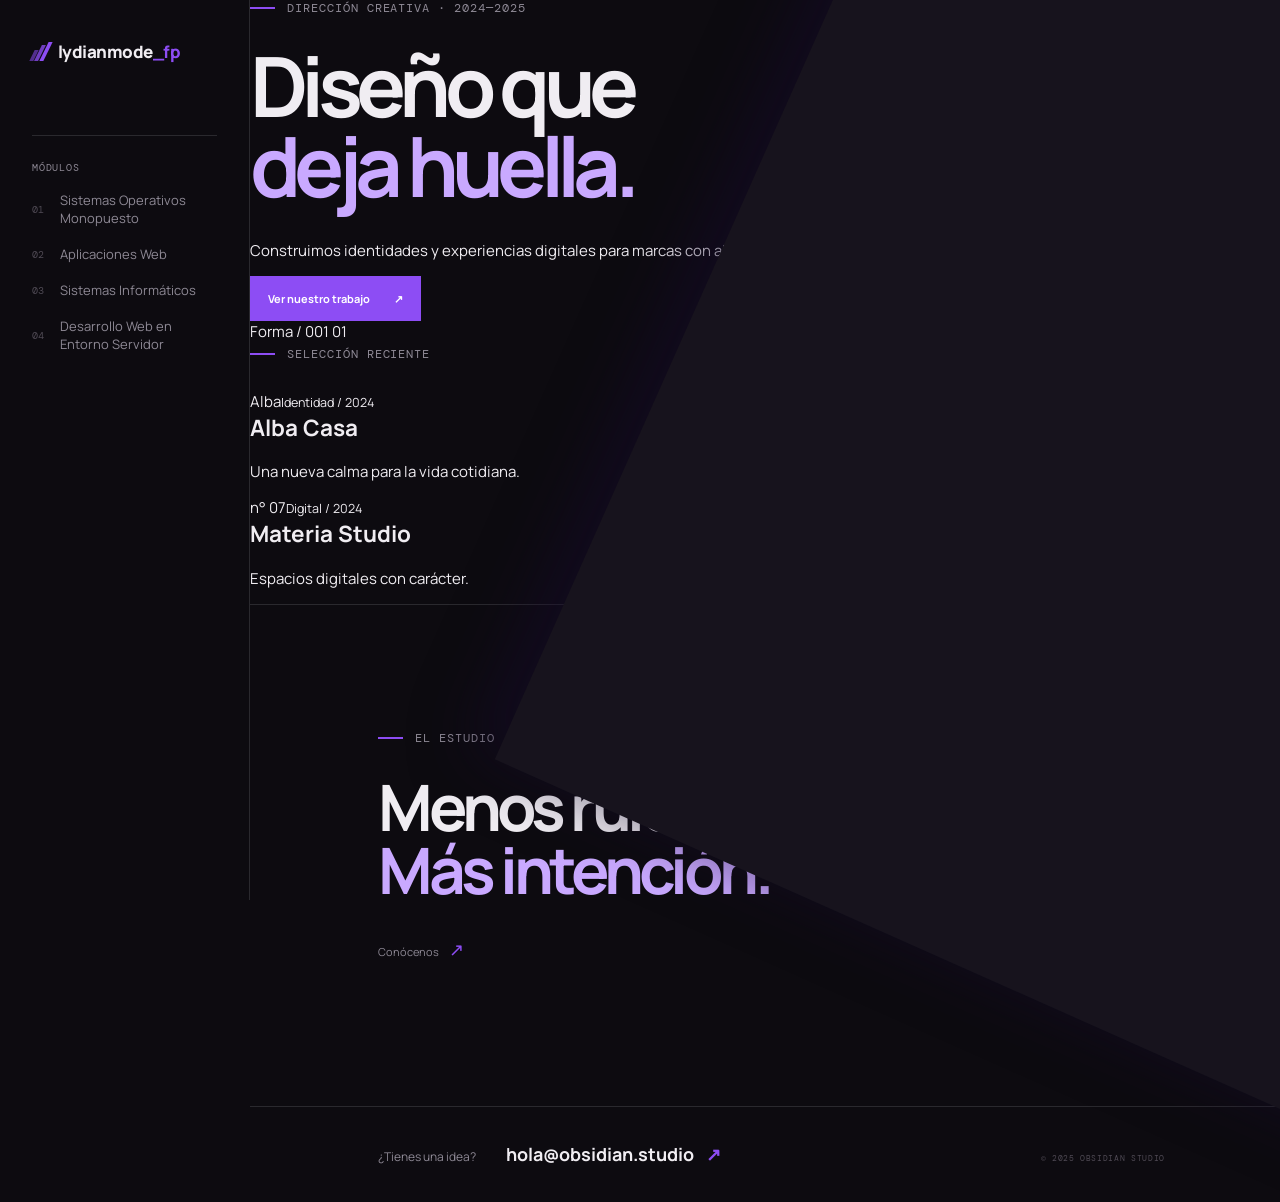
==== index.html @ 8585ae68 "prueba 1" ====
<!DOCTYPE html>
<html>
    <head>
        <meta charset="utf-8">
        <meta http-equiv="X-UA-Compatible" content="IE=edge">
        <title>Obsidian Studio | Diseño con intención</title>
        <meta name="description" content="Obsidian Studio crea experiencias digitales sobrias, expresivas y memorables.">
        <meta name="viewport" content="width=device-width, initial-scale=1">
        <link rel="preconnect" href="https://fonts.googleapis.com">
        <link rel="preconnect" href="https://fonts.gstatic.com" crossorigin>
        <link href="https://fonts.googleapis.com/css2?family=DM+Mono:wght@400;500&family=Manrope:wght@400;500;600;700;800&display=swap" rel="stylesheet">
        <link rel="stylesheet" href="stylesheet.css">
    </head>
    <body>
        <div class="page-shell">
            <!--  NAVBAR  -->
            <aside class="sidebar" id="site-menu">

                <!--  BRAND  -->
                <a class="brand" href="/index.html" aria-label="lydianmode, inicio">
                    <span class="brand-mark" aria-hidden="true"><i></i><i></i><i></i></span>
                    <span>lydianmode<span class="brand-dot">_fp</span></span>
                </a>

                
                <div class="sidebar-rule"></div>

                <!--  MENU  -->
                <p class="menu-label">Módulos</p>
                <nav class="main-nav" aria-label="Navegación principal">
                    <a class="nav-link" href="/som.html"><span>01</span>Sistemas Operativos Monopuesto</a>
                    <a class="nav-link" href="/webapps.html"><span>02</span>Aplicaciones Web</a>
                    <a class="nav-link" href="/ssii.html"><span>03</span>Sistemas Informáticos</a>
                    <a class="nav-link" href="/backend.html"><span>04</span>Desarrollo Web en Entorno Servidor</a>
                </nav>
            </aside>

            <!--  MAIN CONTENT  -->
            <main class="content" id="top">

                <!--  MOBILE HEADER  -->
                <header class="mobile-header">
                    <a class="brand" href="/index.html" aria-label="lydianmode, inicio">
                    <span class="brand-mark" aria-hidden="true"><i></i><i></i><i></i></span>
                    <span>lydianmode<span class="brand-dot">_fp</span></span>
                </a>
                    <button class="menu-toggle" type="button" aria-expanded="false" aria-controls="site-menu">
                        <span></span><span></span>
                        <span class="sr-only">Abrir menú</span>
                    </button>
                </header>


                <!-- CONTENT-->
                <section class="hero" aria-labelledby="hero-title">
                    <div class="hero-copy">
                        <p class="eyebrow"><span></span>Dirección creativa · 2024—2025</p>
                        <h1 id="hero-title">Diseño que<br><em>deja huella.</em></h1>
                        <p class="hero-intro">Construimos identidades y experiencias digitales para marcas con algo importante que decir.</p>
                        <a class="button button-primary" href="#proyectos">Ver nuestro trabajo <span aria-hidden="true">↗</span></a>
                    </div>
                    <div class="hero-art" aria-label="Composición abstracta en tonos púrpura" role="img">
                        <div class="art-orbit orbit-one"></div>
                        <div class="art-orbit orbit-two"></div>
                        <div class="art-core"></div>
                        <span class="art-caption">Forma / 001</span>
                        <span class="art-index">01</span>
                    </div>
                </section>

                <section class="project-preview" id="proyectos" aria-labelledby="project-title">
                    <div class="section-heading">
                        <p class="eyebrow"><span></span>Selección reciente</p>
                        <a class="text-link" href="#contacto">Todos los proyectos <span aria-hidden="true">↗</span></a>
                    </div>
                    <div class="project-grid">
                        <article class="project-card project-main">
                            <div class="project-visual visual-a"><span>Alba</span><small>Identidad / 2024</small></div>
                            <h2 id="project-title">Alba Casa</h2>
                            <p>Una nueva calma para la vida cotidiana.</p>
                        </article>
                        <article class="project-card">
                            <div class="project-visual visual-b"><span>n° 07</span><small>Digital / 2024</small></div>
                            <h2>Materia Studio</h2>
                            <p>Espacios digitales con carácter.</p>
                        </article>
                    </div>
                </section>

                <section class="studio-note" id="estudio" aria-labelledby="studio-title">
                    <p class="eyebrow"><span></span>El estudio</p>
                    <h2 id="studio-title">Menos ruido.<br><em>Más intención.</em></h2>
                    <a class="text-link" href="#contacto">Conócenos <span aria-hidden="true">↗</span></a>
                </section>

                <footer class="site-footer" id="contacto">
                    <p>¿Tienes una idea?</p>
                    <a href="mailto:hola@obsidian.studio">hola@obsidian.studio <span aria-hidden="true">↗</span></a>
                    <small>© 2025 Obsidian Studio</small>
                </footer>
            </main>
        </div>

        <script>
            const menuToggle = document.querySelector('.menu-toggle');
            const sidebar = document.querySelector('.sidebar');
            const navLinks = document.querySelectorAll('.nav-link');

            menuToggle.addEventListener('click', () => {
                const isOpen = sidebar.classList.toggle('is-open');
                menuToggle.setAttribute('aria-expanded', isOpen);
            });

            navLinks.forEach((link) => {
                link.addEventListener('click', () => {
                    navLinks.forEach((item) => item.classList.remove('active'));
                    link.classList.add('active');
                    sidebar.classList.remove('is-open');
                    menuToggle.setAttribute('aria-expanded', 'false');
                });
            });
        </script>
    </body>
</html>
---- stylesheet.css ----
:root {
	--ink: #0d0b10;
	--paper: #f0edf2;
	--muted: #8e8995;
	--purple: #8d4df4;
	--purple-light: #c9a9ff;
	--line: rgba(240, 237, 242, 0.13);
}

* {
	box-sizing: border-box;
}

html {
	scroll-behavior: smooth;
}

body {
	margin: 0;
	background: var(--ink);
	color: var(--paper);
	font-family: "Manrope", sans-serif;
	font-size: 15px;
}

a {
	color: inherit;
	text-decoration: none;
}

.page-shell {
	min-height: 100vh;
	display: flex;
}

.sidebar {
	width: 250px;
	min-height: 100vh;
	height: 100vh;
	padding: 40px 32px 34px;
	border-right: 1px solid var(--line);
	display: flex;
	flex-direction: column;
	flex-shrink: 0;
	position: fixed;
	z-index: 10;
	background: var(--ink);
	overflow-y: auto;
	scrollbar-width: thin;
	scrollbar-color: var(--purple) transparent;
}

.sidebar::-webkit-scrollbar,
.main-nav::-webkit-scrollbar {
	width: 5px;
}

.sidebar::-webkit-scrollbar-thumb,
.main-nav::-webkit-scrollbar-thumb {
	background: var(--purple);
	border-radius: 10px;
}

.sidebar::-webkit-scrollbar-track,
.main-nav::-webkit-scrollbar-track {
	background: transparent;
}

.brand {
	display: inline-flex;
	align-items: center;
	gap: 10px;
	font-size: 17px;
	font-weight: 800;
	letter-spacing: -0.03em;
}

.brand-dot {
	color: var(--purple);
}

.brand-mark {
	display: flex;
	gap: 2px;
	align-items: end;
	height: 19px;
}

.brand-mark i {
	width: 4px;
	display: block;
	background: var(--purple);
	transform: skew(-26deg);
}

.brand-mark i:nth-child(1) { height: 11px; opacity: .55; }
.brand-mark i:nth-child(2) { height: 16px; opacity: .78; }
.brand-mark i:nth-child(3) { height: 19px; }

.sidebar-rule {
	height: 1px;
	background: var(--line);
	margin: 72px 0 25px;
}

.menu-label, .eyebrow, .availability, .menu-unidades-visual small, .site-footer small {
	font-family: "DM Mono", monospace;
	text-transform: uppercase;
	letter-spacing: .08em;
}

.menu-label {
	color: var(--muted);
	font-size: 10px;
	margin: 0 0 17px;
}

.main-nav {
	display: grid;
	gap: 18px;
	max-height: calc(100vh - 250px);
	overflow-y: auto;
	padding-right: 8px;
	scrollbar-width: thin;
	scrollbar-color: var(--purple) transparent;
}

.nav-link {
	color: var(--muted);
	font-size: 13px;
	display: flex;
	gap: 16px;
	align-items: center;
	transition: color .2s ease;
}

.nav-link span {
	color: #4f4a54;
	font: 10px "DM Mono", monospace;
}

.nav-link:hover, .nav-link.active {
	color: var(--paper);
}

.nav-link.active span {
	color: var(--purple);
}

.sidebar-footer {
	margin-top: auto;
}

.availability {
	font-size: 9px;
	line-height: 1.6;
	color: var(--muted);
	display: flex;
	gap: 8px;
	align-items: flex-start;
}

.status-dot {
	display: block;
	width: 6px;
	height: 6px;
	background: var(--purple);
	border-radius: 50%;
	margin-top: 4px;
	box-shadow: 0 0 0 4px rgba(141, 77, 244, .12);
}

.social-links {
	display: flex;
	gap: 18px;
	margin-top: 24px;
	color: var(--muted);
	font: 10px "DM Mono", monospace;
}

.social-links a:hover, .text-link:hover {
	color: var(--purple-light);
}

.content {
	width: calc(100% - 250px);
	margin-left: 250px;
	overflow: hidden;
}

.mobile-header { display: none; }

.portada {
	min-height: 690px;
	padding: 115px 9vw 90px 10vw;
	display: grid;
	grid-template-columns: minmax(310px, .9fr) 1fr;
	align-items: center;
	gap: 5vw;
	position: relative;
}

.eyebrow {
	color: var(--muted);
	font-size: 12px;
	margin: 0 0 30px;
	display: flex;
	align-items: center;
	gap: 12px;
}

.eyebrow span {
	width: 25px;
	height: 2px;
	background: var(--purple);
}

h1, h2, p { margin-top: 0; }

h1 {
	font-size: clamp(52px, 6.5vw, 104px);
	line-height: .96;
	letter-spacing: -.08em;
	margin-bottom: 34px;
	font-weight: 700;
}

em { color: var(--purple-light); font-style: normal; font-weight: bold; }

.portada-intro {
	max-width: 700px;
	color: var(--muted);
	font-size: 14px;
	line-height: 1.8;
	margin-bottom: 35px;
}

.button {
	display: inline-flex;
	align-items: center;
	gap: 24px;
	padding: 15px 18px;
	font-size: 11px;
	font-weight: 700;
}

.button-primary {
	background: var(--purple);
	color: #fff;
	transition: background .2s ease, transform .2s ease;
}

.button-primary:hover { background: #a66aff; transform: translateY(-2px); }

.menu-unidades-preview, .studio-note, .site-footer { padding-left: 10vw; padding-right: 9vw; }
.menu-unidades-preview { padding-bottom: 145px; }

.section-heading { display: flex; justify-content: space-between; align-items: center; margin-bottom: 25px; }
.section-heading .eyebrow { margin: 0; }
.text-link { color: var(--muted); font-size: 11px; transition: color .2s ease; }
.text-link span, .site-footer span { color: var(--purple); font-size: 18px; margin-left: 8px; }

.menu-unidades-grid { display: grid; grid-template-columns: .6fr .6fr .6fr; gap: 18px; align-items: end; }
.menu-unidades-card { display: block; color: inherit; transition: transform .25s ease, filter .25s ease; }
.menu-unidades-card:hover { transform: translateY(-8px); filter: brightness(1.08); }
.menu-unidades-card:focus-visible { outline: 2px solid var(--purple-light); outline-offset: 5px; }
.menu-unidades-visual { min-height: 285px; position: relative; display: flex; flex-direction: column; justify-content: space-between; padding: 20px; overflow: hidden; }
.menu-unidades-visual > span { position: relative; z-index: 1; font-size: 22px; font-weight: 900; letter-spacing: -.05em; }
.menu-unidades-visual small { position: relative; z-index: 1; color: rgba(255,255,255,.6); font-size: 12px; text-transform: uppercase; font-weight: bold; letter-spacing: .08em; }
.visual-a::before { content: ""; position: absolute; width: 85%; height: 140%; background: #17131d; top: -25%; right: -40%; transform: rotate(24deg); box-shadow: -30px 0 60px rgba(22,10,43,.5); }
.menu-unidades-card:nth-child(1) .menu-unidades-visual { background: linear-gradient(135deg, #26202f, #9b5bed 55%, #e0c5ff); }
.menu-unidades-card:nth-child(2) .menu-unidades-visual { background: linear-gradient(145deg, #1b3031, #4f807d 32%, #a5d4c7); }
.menu-unidades-card:nth-child(3) .menu-unidades-visual { background: linear-gradient(135deg, #6e253e, #d95f57 52%, #ffb38a); }
.menu-unidades-card:nth-child(4) .menu-unidades-visual { background: linear-gradient(145deg, #24386f, #5288d9 50%, #b9ddff); }
.menu-unidades-card:nth-child(5) .menu-unidades-visual { background: linear-gradient(135deg, #6d4d1d, #c79d39 52%, #f9e38a); }
.menu-unidades-card:nth-child(6) .menu-unidades-visual { background: linear-gradient(145deg, #63264c, #c64d79 52%, #ffb5c9); }
.menu-unidades-card:nth-child(7) .menu-unidades-visual { background: linear-gradient(135deg, #234d42, #5d9b69 52%, #bfe5b0); }
.menu-unidades-card:nth-child(8) .menu-unidades-visual { background: linear-gradient(145deg, #71352c, #d8733e 52%, #ffc78d); }
.menu-unidades-card:nth-child(9) .menu-unidades-visual { background: linear-gradient(135deg, #382a66, #8065bd 52%, #d5c2ff); }

.studio-note { padding-top: 125px; padding-bottom: 145px; border-top: 1px solid var(--line); }
.studio-note h2 { font-size: clamp(38px, 5vw, 72px); line-height: .98; letter-spacing: -.07em; margin-bottom: 35px; }
.studio-note h3 { font-size: clamp(12px, 3vw, 24px); text-decoration: underline wavy purple;}
.studio-note table { width: 85%; border-collapse: collapse; margin-top: 35px; text-align: left; }
.studio-note table tbody tr:hover { background: rgba(145, 28, 139, 0.384); }


.site-footer { border-top: 1px solid var(--line); padding-top: 35px; padding-bottom: 35px; display: flex; flex-wrap: wrap; align-items: baseline; gap: 10px 30px; }
.site-footer p { color: var(--muted); font-size: 12px; margin: 0; }
.site-footer > a { font-size: 18px; font-weight: 700; }
.site-footer small { color: #4f4a54; font-size: 8px; margin-left: auto; }
.sr-only { position: absolute; width: 1px; height: 1px; padding: 0; margin: -1px; overflow: hidden; clip: rect(0, 0, 0, 0); white-space: nowrap; border: 0; }

@media (max-width: 1100px) and (min-width: 801px) {
	.menu-unidades-grid { grid-template-columns: repeat(2, minmax(0, 1fr)); }
}

@media (max-width: 800px) {
	.sidebar { transform: translateX(-100%); transition: transform .3s ease; width: min(290px, 80vw); box-shadow: 10px 0 30px rgba(0,0,0,.35); }
	.sidebar.is-open { transform: translateX(0); }
	.content { width: 100%; margin-left: 0; }
	.mobile-header { display: flex; justify-content: space-between; align-items: center; padding: 23px 24px; border-bottom: 1px solid var(--line); }
	.menu-toggle { width: 38px; height: 38px; border: 1px solid var(--line); background: transparent; display: grid; place-content: center; gap: 5px; cursor: pointer; }
	.menu-toggle span:not(.sr-only) { width: 15px; height: 1px; background: var(--paper); display: block; }
	.portada { min-height: auto; padding: 80px 24px 85px; display: block; }
	h1 { font-size: clamp(56px, 15vw, 92px); }
	.menu-unidades-preview, .studio-note, .site-footer { padding-left: 24px; padding-right: 24px; }
	.menu-unidades-preview { padding-bottom: 100px; }
	.menu-unidades-grid { grid-template-columns: 1fr; gap: 35px; }
	.menu-unidades-visual, .visual-b { min-height: 260px; }
	.studio-note { padding-top: 85px; padding-bottom: 95px; }
	.site-footer { display: grid; gap: 12px; }
	.site-footer small { margin: 25px 0 0; }
}

@media (prefers-reduced-motion: reduce) {
	*, *::before, *::after { scroll-behavior: auto !important; transition-duration: .01ms !important; }
}
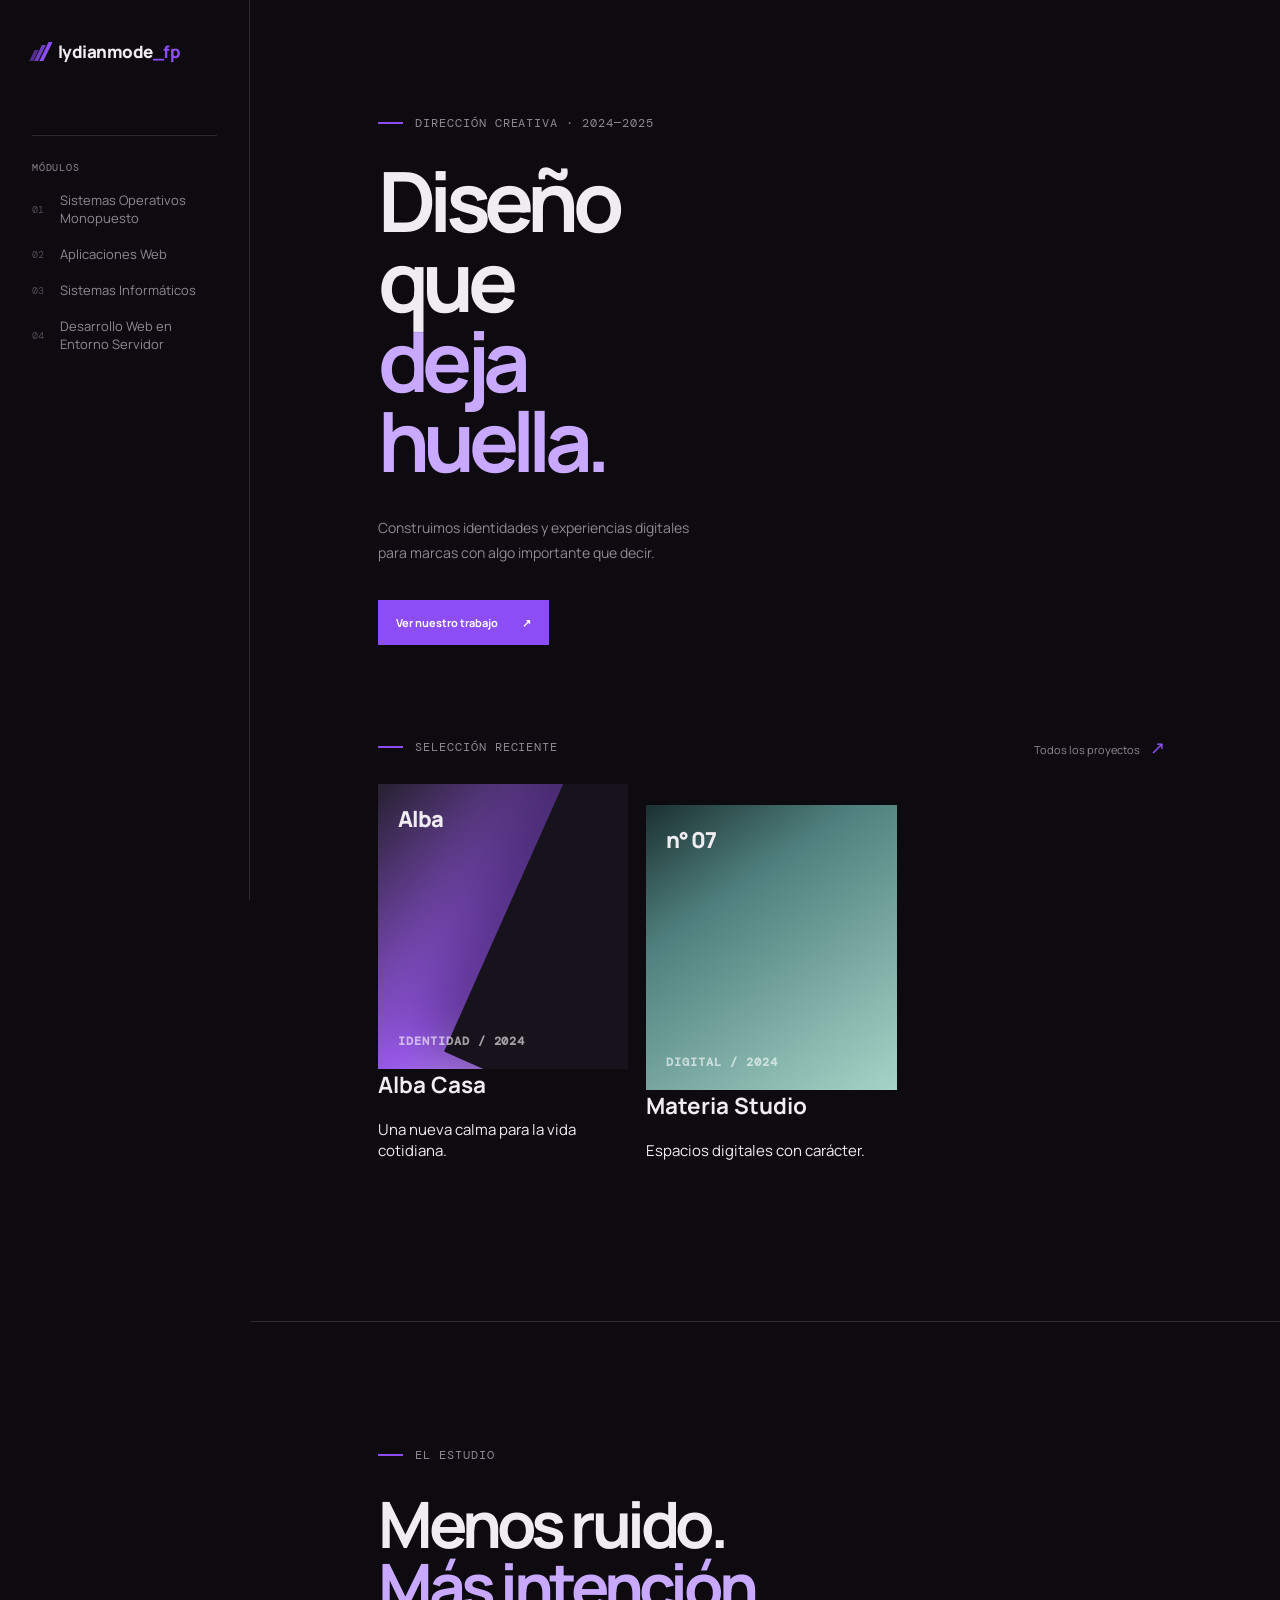
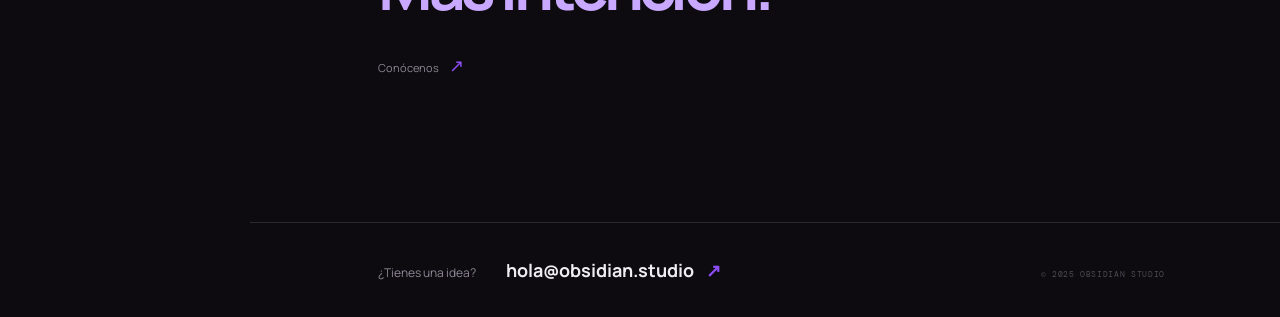
==== commit 98e0a751: "actualización estilos" ====
--- a/index.html
+++ b/index.html
@@ -3,7 +3,7 @@
     <head>
         <meta charset="utf-8">
         <meta http-equiv="X-UA-Compatible" content="IE=edge">
-        <title>Obsidian Studio | Diseño con intención</title>
+        <title>Lydia FP</title>
         <meta name="description" content="Obsidian Studio crea experiencias digitales sobrias, expresivas y memorables.">
         <meta name="viewport" content="width=device-width, initial-scale=1">
         <link rel="preconnect" href="https://fonts.googleapis.com">
@@ -28,10 +28,10 @@
                 <!--  MENU  -->
                 <p class="menu-label">Módulos</p>
                 <nav class="main-nav" aria-label="Navegación principal">
-                    <a class="nav-link" href="/som.html"><span>01</span>Sistemas Operativos Monopuesto</a>
-                    <a class="nav-link" href="/webapps.html"><span>02</span>Aplicaciones Web</a>
-                    <a class="nav-link" href="/ssii.html"><span>03</span>Sistemas Informáticos</a>
-                    <a class="nav-link" href="/backend.html"><span>04</span>Desarrollo Web en Entorno Servidor</a>
+                    <a class="nav-link" href="./som.html"><span>01</span>Sistemas Operativos Monopuesto</a>
+                    <a class="nav-link" href="./webapps.html"><span>02</span>Aplicaciones Web</a>
+                    <a class="nav-link" href="./ssii.html"><span>03</span>Sistemas Informáticos</a>
+                    <a class="nav-link" href="./backend.html"><span>04</span>Desarrollo Web en Entorno Servidor</a>
                 </nav>
             </aside>
 
@@ -52,35 +52,28 @@
 
 
                 <!-- CONTENT-->
-                <section class="hero" aria-labelledby="hero-title">
-                    <div class="hero-copy">
+                <section class="portada" aria-labelledby="portada-title">
+                    <div class="portada-copy">
                         <p class="eyebrow"><span></span>Dirección creativa · 2024—2025</p>
-                        <h1 id="hero-title">Diseño que<br><em>deja huella.</em></h1>
-                        <p class="hero-intro">Construimos identidades y experiencias digitales para marcas con algo importante que decir.</p>
+                        <h1 id="portada-title">Diseño que<br><em>deja huella.</em></h1>
+                        <p class="portada-intro">Construimos identidades y experiencias digitales para marcas con algo importante que decir.</p>
                         <a class="button button-primary" href="#proyectos">Ver nuestro trabajo <span aria-hidden="true">↗</span></a>
-                    </div>
-                    <div class="hero-art" aria-label="Composición abstracta en tonos púrpura" role="img">
-                        <div class="art-orbit orbit-one"></div>
-                        <div class="art-orbit orbit-two"></div>
-                        <div class="art-core"></div>
-                        <span class="art-caption">Forma / 001</span>
-                        <span class="art-index">01</span>
                     </div>
                 </section>
 
-                <section class="project-preview" id="proyectos" aria-labelledby="project-title">
+                <section class="menu-unidades-preview" id="proyectos" aria-labelledby="menu-unidades-title">
                     <div class="section-heading">
                         <p class="eyebrow"><span></span>Selección reciente</p>
                         <a class="text-link" href="#contacto">Todos los proyectos <span aria-hidden="true">↗</span></a>
                     </div>
-                    <div class="project-grid">
-                        <article class="project-card project-main">
-                            <div class="project-visual visual-a"><span>Alba</span><small>Identidad / 2024</small></div>
-                            <h2 id="project-title">Alba Casa</h2>
+                    <div class="menu-unidades-grid">
+                        <article class="menu-unidades-card menu-unidades-main">
+                            <div class="menu-unidades-visual visual-a"><span>Alba</span><small>Identidad / 2024</small></div>
+                            <h2 id="menu-unidades-title">Alba Casa</h2>
                             <p>Una nueva calma para la vida cotidiana.</p>
                         </article>
-                        <article class="project-card">
-                            <div class="project-visual visual-b"><span>n° 07</span><small>Digital / 2024</small></div>
+                        <article class="menu-unidades-card">
+                            <div class="menu-unidades-visual visual-b"><span>n° 07</span><small>Digital / 2024</small></div>
                             <h2>Materia Studio</h2>
                             <p>Espacios digitales con carácter.</p>
                         </article>
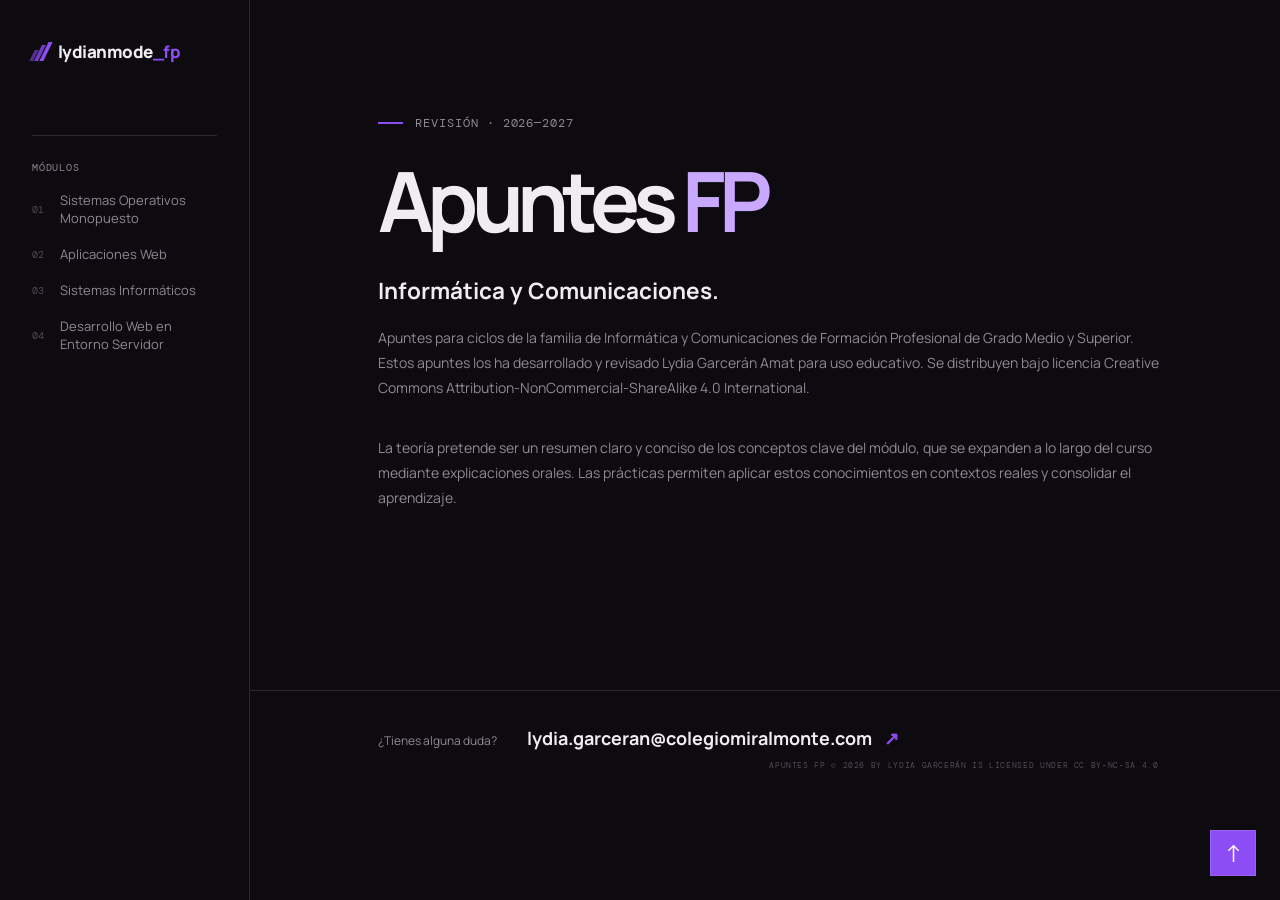
==== commit 96eb1a27: "top button" ====
--- a/index.html
+++ b/index.html
@@ -4,7 +4,6 @@
         <meta charset="utf-8">
         <meta http-equiv="X-UA-Compatible" content="IE=edge">
         <title>Lydia FP</title>
-        <meta name="description" content="Obsidian Studio crea experiencias digitales sobrias, expresivas y memorables.">
         <meta name="viewport" content="width=device-width, initial-scale=1">
         <link rel="preconnect" href="https://fonts.googleapis.com">
         <link rel="preconnect" href="https://fonts.gstatic.com" crossorigin>
@@ -17,7 +16,7 @@
             <aside class="sidebar" id="site-menu">
 
                 <!--  BRAND  -->
-                <a class="brand" href="/index.html" aria-label="lydianmode, inicio">
+                <a class="brand" href="./index.html" aria-label="lydianmode, inicio">
                     <span class="brand-mark" aria-hidden="true"><i></i><i></i><i></i></span>
                     <span>lydianmode<span class="brand-dot">_fp</span></span>
                 </a>
@@ -40,10 +39,10 @@
 
                 <!--  MOBILE HEADER  -->
                 <header class="mobile-header">
-                    <a class="brand" href="/index.html" aria-label="lydianmode, inicio">
-                    <span class="brand-mark" aria-hidden="true"><i></i><i></i><i></i></span>
-                    <span>lydianmode<span class="brand-dot">_fp</span></span>
-                </a>
+                    <a class="brand" href="./index.html" aria-label="lydianmode, inicio">
+                        <span class="brand-mark" aria-hidden="true"><i></i><i></i><i></i></span>
+                        <span>lydianmode<span class="brand-dot">_fp</span></span>
+                    </a>
                     <button class="menu-toggle" type="button" aria-expanded="false" aria-controls="site-menu">
                         <span></span><span></span>
                         <span class="sr-only">Abrir menú</span>
@@ -53,46 +52,24 @@
 
                 <!-- CONTENT-->
                 <section class="portada" aria-labelledby="portada-title">
-                    <div class="portada-copy">
-                        <p class="eyebrow"><span></span>Dirección creativa · 2024—2025</p>
-                        <h1 id="portada-title">Diseño que<br><em>deja huella.</em></h1>
-                        <p class="portada-intro">Construimos identidades y experiencias digitales para marcas con algo importante que decir.</p>
-                        <a class="button button-primary" href="#proyectos">Ver nuestro trabajo <span aria-hidden="true">↗</span></a>
+                    <div>
+                        <p class="eyebrow"><span></span>Revisión · 2026—2027</p>
+                        <h1 id="portada-title">Apuntes <em>FP</em></h1>
+                        <h2> Informática y Comunicaciones.</h2>
+                        <p class="portada-intro">Apuntes para ciclos de la familia de Informática y Comunicaciones de Formación Profesional de Grado Medio y Superior. Estos apuntes los ha desarrollado y revisado Lydia Garcerán Amat para uso educativo. Se distribuyen bajo licencia Creative Commons Attribution-NonCommercial-ShareAlike 4.0 International. </p>
+                        <p class="portada-intro">La teoría pretende ser un resumen claro y conciso de los conceptos clave del módulo, que se expanden a lo largo del curso mediante explicaciones orales. Las prácticas permiten aplicar estos conocimientos en contextos reales y consolidar el aprendizaje.</p>
                     </div>
                 </section>
 
-                <section class="menu-unidades-preview" id="proyectos" aria-labelledby="menu-unidades-title">
-                    <div class="section-heading">
-                        <p class="eyebrow"><span></span>Selección reciente</p>
-                        <a class="text-link" href="#contacto">Todos los proyectos <span aria-hidden="true">↗</span></a>
-                    </div>
-                    <div class="menu-unidades-grid">
-                        <article class="menu-unidades-card menu-unidades-main">
-                            <div class="menu-unidades-visual visual-a"><span>Alba</span><small>Identidad / 2024</small></div>
-                            <h2 id="menu-unidades-title">Alba Casa</h2>
-                            <p>Una nueva calma para la vida cotidiana.</p>
-                        </article>
-                        <article class="menu-unidades-card">
-                            <div class="menu-unidades-visual visual-b"><span>n° 07</span><small>Digital / 2024</small></div>
-                            <h2>Materia Studio</h2>
-                            <p>Espacios digitales con carácter.</p>
-                        </article>
-                    </div>
-                </section>
-
-                <section class="studio-note" id="estudio" aria-labelledby="studio-title">
-                    <p class="eyebrow"><span></span>El estudio</p>
-                    <h2 id="studio-title">Menos ruido.<br><em>Más intención.</em></h2>
-                    <a class="text-link" href="#contacto">Conócenos <span aria-hidden="true">↗</span></a>
-                </section>
-
                 <footer class="site-footer" id="contacto">
-                    <p>¿Tienes una idea?</p>
-                    <a href="mailto:hola@obsidian.studio">hola@obsidian.studio <span aria-hidden="true">↗</span></a>
-                    <small>© 2025 Obsidian Studio</small>
+                    <p>¿Tienes alguna duda?</p>
+                    <a href="mailto:lydia.garceran@colegiomiralmonte.com">lydia.garceran@colegiomiralmonte.com <span aria-hidden="true">↗</span></a>
+                    <small><a href="https://lydianmode.github.io/fp/">Apuntes FP</a> © 2026 by <a href="https://example.com">Lydia Garcerán</a> is licensed under <a href="https://creativecommons.org/licenses/by-nc-sa/4.0/">CC BY-NC-SA 4.0</a><img src="https://mirrors.creativecommons.org/presskit/icons/cc.svg" alt="" style="max-width: 1em;max-height:1em;margin-left: .2em;"><img src="https://mirrors.creativecommons.org/presskit/icons/by.svg" alt="" style="max-width: 1em;max-height:1em;margin-left: .2em;"><img src="https://mirrors.creativecommons.org/presskit/icons/nc.svg" alt="" style="max-width: 1em;max-height:1em;margin-left: .2em;"><img src="https://mirrors.creativecommons.org/presskit/icons/sa.svg" alt="" style="max-width: 1em;max-height:1em;margin-left: .2em;"></small>
                 </footer>
             </main>
         </div>
+
+        <a class="back-to-top" href="#top" aria-label="Volver arriba" title="Volver arriba">↑</a>
 
         <script>
             const menuToggle = document.querySelector('.menu-toggle');
--- a/stylesheet.css
+++ b/stylesheet.css
@@ -193,8 +193,6 @@
 .portada {
 	min-height: 690px;
 	padding: 115px 9vw 90px 10vw;
-	display: grid;
-	grid-template-columns: minmax(310px, .9fr) 1fr;
 	align-items: center;
 	gap: 5vw;
 	position: relative;
@@ -228,7 +226,7 @@
 em { color: var(--purple-light); font-style: normal; font-weight: bold; }
 
 .portada-intro {
-	max-width: 700px;
+	max-width: 900px;
 	color: var(--muted);
 	font-size: 14px;
 	line-height: 1.8;
@@ -272,16 +270,19 @@
 .menu-unidades-card:nth-child(2) .menu-unidades-visual { background: linear-gradient(145deg, #1b3031, #4f807d 32%, #a5d4c7); }
 .menu-unidades-card:nth-child(3) .menu-unidades-visual { background: linear-gradient(135deg, #6e253e, #d95f57 52%, #ffb38a); }
 .menu-unidades-card:nth-child(4) .menu-unidades-visual { background: linear-gradient(145deg, #24386f, #5288d9 50%, #b9ddff); }
-.menu-unidades-card:nth-child(5) .menu-unidades-visual { background: linear-gradient(135deg, #6d4d1d, #c79d39 52%, #f9e38a); }
+.menu-unidades-card:nth-child(5) .menu-unidades-visual { background: linear-gradient(135deg, #6d4d1d, #d1af5f 52%, #f9e38a); }
 .menu-unidades-card:nth-child(6) .menu-unidades-visual { background: linear-gradient(145deg, #63264c, #c64d79 52%, #ffb5c9); }
 .menu-unidades-card:nth-child(7) .menu-unidades-visual { background: linear-gradient(135deg, #234d42, #5d9b69 52%, #bfe5b0); }
 .menu-unidades-card:nth-child(8) .menu-unidades-visual { background: linear-gradient(145deg, #71352c, #d8733e 52%, #ffc78d); }
 .menu-unidades-card:nth-child(9) .menu-unidades-visual { background: linear-gradient(135deg, #382a66, #8065bd 52%, #d5c2ff); }
+.menu-unidades-card:nth-child(10) .menu-unidades-visual { background: linear-gradient(145deg, #479c5c, #5e7fa6 52%, #9bb4e6); }
+
 
 .studio-note { padding-top: 125px; padding-bottom: 145px; border-top: 1px solid var(--line); }
 .studio-note h2 { font-size: clamp(38px, 5vw, 72px); line-height: .98; letter-spacing: -.07em; margin-bottom: 35px; }
-.studio-note h3 { font-size: clamp(12px, 3vw, 24px); text-decoration: underline wavy purple;}
-.studio-note table { width: 85%; border-collapse: collapse; margin-top: 35px; text-align: left; }
+.studio-note h3 { font-size: clamp(16px, 4vw, 30px); text-decoration: underline wavy purple;}
+.studio-note h4 { font-size: clamp(14px, 3vw, 22px); }
+.studio-note table { width: 85%; border-collapse: collapse; margin-top: 35px; text-align: left; margin-bottom: 20px; }
 .studio-note table tbody tr:hover { background: rgba(145, 28, 139, 0.384); }
 
 
@@ -289,6 +290,24 @@
 .site-footer p { color: var(--muted); font-size: 12px; margin: 0; }
 .site-footer > a { font-size: 18px; font-weight: 700; }
 .site-footer small { color: #4f4a54; font-size: 8px; margin-left: auto; }
+.back-to-top {
+	position: fixed;
+	right: 24px;
+	bottom: 24px;
+	width: 46px;
+	height: 46px;
+	display: grid;
+	place-items: center;
+	border: 1px solid var(--line);
+	background: var(--purple);
+	color: #fff;
+	font-size: 24px;
+	line-height: 1;
+	transition: background .2s ease, transform .2s ease;
+	z-index: 20;
+}
+.back-to-top:hover { background: #a66aff; transform: translateY(-3px); }
+.back-to-top:focus-visible { outline: 2px solid var(--purple-light); outline-offset: 3px; }
 .sr-only { position: absolute; width: 1px; height: 1px; padding: 0; margin: -1px; overflow: hidden; clip: rect(0, 0, 0, 0); white-space: nowrap; border: 0; }
 
 @media (max-width: 1100px) and (min-width: 801px) {
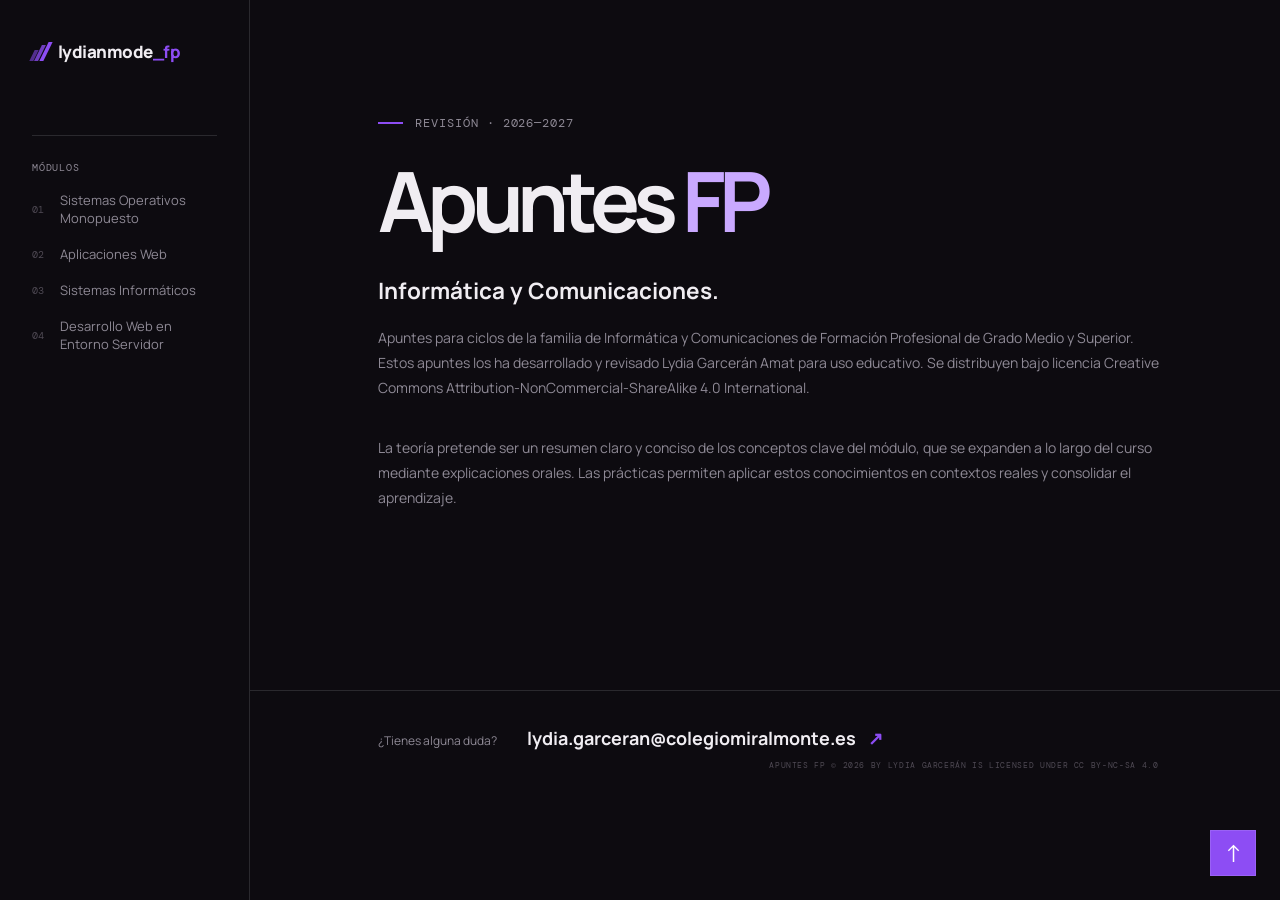
==== commit 59abf88e: "actividades comandos y hotfix mail footer" ====
--- a/index.html
+++ b/index.html
@@ -9,6 +9,7 @@
         <link rel="preconnect" href="https://fonts.gstatic.com" crossorigin>
         <link href="https://fonts.googleapis.com/css2?family=DM+Mono:wght@400;500&family=Manrope:wght@400;500;600;700;800&display=swap" rel="stylesheet">
         <link rel="stylesheet" href="stylesheet.css">
+        <link rel="icon" type="image/x-icon" href="favicon.png">
     </head>
     <body>
         <div class="page-shell">
@@ -63,32 +64,14 @@
 
                 <footer class="site-footer" id="contacto">
                     <p>¿Tienes alguna duda?</p>
-                    <a href="mailto:lydia.garceran@colegiomiralmonte.com">lydia.garceran@colegiomiralmonte.com <span aria-hidden="true">↗</span></a>
-                    <small><a href="https://lydianmode.github.io/fp/">Apuntes FP</a> © 2026 by <a href="https://example.com">Lydia Garcerán</a> is licensed under <a href="https://creativecommons.org/licenses/by-nc-sa/4.0/">CC BY-NC-SA 4.0</a><img src="https://mirrors.creativecommons.org/presskit/icons/cc.svg" alt="" style="max-width: 1em;max-height:1em;margin-left: .2em;"><img src="https://mirrors.creativecommons.org/presskit/icons/by.svg" alt="" style="max-width: 1em;max-height:1em;margin-left: .2em;"><img src="https://mirrors.creativecommons.org/presskit/icons/nc.svg" alt="" style="max-width: 1em;max-height:1em;margin-left: .2em;"><img src="https://mirrors.creativecommons.org/presskit/icons/sa.svg" alt="" style="max-width: 1em;max-height:1em;margin-left: .2em;"></small>
+                    <a href="mailto:lydia.garceran@colegiomiralmonte.es">lydia.garceran@colegiomiralmonte.es <span aria-hidden="true">↗</span></a>
+                    <small><a href="https://lydianmode.github.io/fp/">Apuntes FP</a> © 2026 by Lydia Garcerán is licensed under <a href="https://creativecommons.org/licenses/by-nc-sa/4.0/">CC BY-NC-SA 4.0</a><img src="https://mirrors.creativecommons.org/presskit/icons/cc.svg" alt="" style="max-width: 1em;max-height:1em;margin-left: .2em;"><img src="https://mirrors.creativecommons.org/presskit/icons/by.svg" alt="" style="max-width: 1em;max-height:1em;margin-left: .2em;"><img src="https://mirrors.creativecommons.org/presskit/icons/nc.svg" alt="" style="max-width: 1em;max-height:1em;margin-left: .2em;"><img src="https://mirrors.creativecommons.org/presskit/icons/sa.svg" alt="" style="max-width: 1em;max-height:1em;margin-left: .2em;"></small>
                 </footer>
             </main>
         </div>
 
         <a class="back-to-top" href="#top" aria-label="Volver arriba" title="Volver arriba">↑</a>
 
-        <script>
-            const menuToggle = document.querySelector('.menu-toggle');
-            const sidebar = document.querySelector('.sidebar');
-            const navLinks = document.querySelectorAll('.nav-link');
-
-            menuToggle.addEventListener('click', () => {
-                const isOpen = sidebar.classList.toggle('is-open');
-                menuToggle.setAttribute('aria-expanded', isOpen);
-            });
-
-            navLinks.forEach((link) => {
-                link.addEventListener('click', () => {
-                    navLinks.forEach((item) => item.classList.remove('active'));
-                    link.classList.add('active');
-                    sidebar.classList.remove('is-open');
-                    menuToggle.setAttribute('aria-expanded', 'false');
-                });
-            });
-        </script>
     </body>
+    <script src="script.js"></script>
 </html>
--- a/stylesheet.css
+++ b/stylesheet.css
@@ -4,6 +4,7 @@
 	--muted: #8e8995;
 	--purple: #8d4df4;
 	--purple-light: #c9a9ff;
+	--purple-light-transparent: #c9a9ff4d;
 	--line: rgba(240, 237, 242, 0.13);
 }
 
@@ -26,6 +27,21 @@
 a {
 	color: inherit;
 	text-decoration: none;
+}
+
+li {
+	margin-bottom: 6px;
+}
+
+details {
+	margin-bottom: 20px;
+}
+
+.in-text-link {
+	color: var(--purple);
+	font-size: 14px;
+	text-decoration: underline;
+
 }
 
 .page-shell {
@@ -235,10 +251,11 @@
 
 .button {
 	display: inline-flex;
+	margin-top: 20px;
 	align-items: center;
 	gap: 24px;
 	padding: 15px 18px;
-	font-size: 11px;
+	font-size: 14px;
 	font-weight: 700;
 }
 
@@ -276,17 +293,84 @@
 .menu-unidades-card:nth-child(8) .menu-unidades-visual { background: linear-gradient(145deg, #71352c, #d8733e 52%, #ffc78d); }
 .menu-unidades-card:nth-child(9) .menu-unidades-visual { background: linear-gradient(135deg, #382a66, #8065bd 52%, #d5c2ff); }
 .menu-unidades-card:nth-child(10) .menu-unidades-visual { background: linear-gradient(145deg, #479c5c, #5e7fa6 52%, #9bb4e6); }
-
+.menu-unidades-card:nth-child(11) .menu-unidades-visual { background: linear-gradient(135deg, #666121, #e22bf3 52%, #f9e38a); }
 
 .studio-note { padding-top: 125px; padding-bottom: 145px; border-top: 1px solid var(--line); }
 .studio-note h2 { font-size: clamp(38px, 5vw, 72px); line-height: .98; letter-spacing: -.07em; margin-bottom: 35px; }
-.studio-note h3 { font-size: clamp(16px, 4vw, 30px); text-decoration: underline wavy purple;}
+.studio-note h3 { font-size: clamp(16px, 4vw, 30px); text-decoration: underline purple 4px;}
 .studio-note h4 { font-size: clamp(14px, 3vw, 22px); }
+.image-grid {
+	display: grid;
+	grid-template-columns: repeat(3, minmax(0, 1fr));
+	gap: 30px;
+	margin: 26px 0 38px;
+}
+.image-frame {
+	margin: 0;
+	padding: 8px;
+	border: 1px solid rgba(201, 169, 255, .38);
+	border-radius: 8px;
+	background: #211b2a;
+	box-shadow: 0 8px 24px rgba(0, 0, 0, .24), 0 0 18px rgba(201, 169, 255, .12);
+}
+.image-frame img {
+	display: block;
+	width: 100%;
+	aspect-ratio: 16 / 10;
+	object-fit: fill;
+	border-radius: 4px;
+}
+.image-frame figcaption {
+	padding: 12px 8px 6px;
+	font-weight: 500;
+	font-size: 14px;
+	line-height: 1.6;
+}
+.activity-panel {
+	margin: 28px 0;
+	padding: 24px 24px;
+	border-radius: 8px;
+	background: #322b35;
+	color: var(--light-purple);
+}
+.activity-panel summary {
+	color: var(--light-purple);
+	font-size: 18px;
+	font-weight: 800;
+	cursor: pointer;
+}
+.activity-panel summary:focus-visible { outline: 2px solid #765d8d; outline-offset: 4px; }
+.activity-panel ol { margin-bottom: 0; padding-left: 24px; }
+.activity-panel li { padding-left: 4px; margin-bottom: 6px; }
+.code-block {
+	margin: 22px 22pX 22px 0px;
+	padding: 8px 32px;
+	border: 1px solid var(--purple);
+	border-radius: 8px;
+	background: #211b2a;
+	box-shadow: 0 0 18px rgba(201, 169, 255, 0.219);
+	color: var(--paper);
+	font-family: "DM Mono", monospace;
+	font-size: 13px;
+	line-height: 1.7;
+	overflow-x: auto;
+}
+.table-scroll {
+	width: 100%;
+	overflow-x: auto;
+	-webkit-overflow-scrolling: touch;
+}
+.table-scroll:focus-visible { outline: 2px solid var(--purple-light); outline-offset: 3px; }
 .studio-note table { width: 85%; border-collapse: collapse; margin-top: 35px; text-align: left; margin-bottom: 20px; }
+.studio-note .gantt-table { width: 100%; min-width: 68rem; table-layout: fixed; }
+.studio-note .gantt-table th,
+.studio-note .gantt-table td { border: 1px solid rgba(255, 255, 255, 0.12); }
+.exe { background: var(--purple-light-transparent);}
+.gantt-table caption {font-weight: bold; text-decoration: underline; margin-bottom: 6px; font-size: 20px;}
 .studio-note table tbody tr:hover { background: rgba(145, 28, 139, 0.384); }
 
 
-.site-footer { border-top: 1px solid var(--line); padding-top: 35px; padding-bottom: 35px; display: flex; flex-wrap: wrap; align-items: baseline; gap: 10px 30px; }
+.site-footer { max-width: 100%;border-top: 1px solid var(--line); padding-top: 35px; padding-bottom: 35px; display: flex; flex-wrap: wrap; align-items: baseline; gap: 10px 30px; }
 .site-footer p { color: var(--muted); font-size: 12px; margin: 0; }
 .site-footer > a { font-size: 18px; font-weight: 700; }
 .site-footer small { color: #4f4a54; font-size: 8px; margin-left: auto; }
@@ -310,8 +394,17 @@
 .back-to-top:focus-visible { outline: 2px solid var(--purple-light); outline-offset: 3px; }
 .sr-only { position: absolute; width: 1px; height: 1px; padding: 0; margin: -1px; overflow: hidden; clip: rect(0, 0, 0, 0); white-space: nowrap; border: 0; }
 
+@media (min-width: 1201px) {
+	.video-container { max-width: 800px; height: 450px; }
+}
+
+@media (max-width: 1200px) {
+	.video-container { max-width: 100%; }
+}
+
 @media (max-width: 1100px) and (min-width: 801px) {
 	.menu-unidades-grid { grid-template-columns: repeat(2, minmax(0, 1fr)); }
+	.image-grid { grid-template-columns: repeat(2, minmax(0, 1fr)); gap: 20px; }
 }
 
 @media (max-width: 800px) {
@@ -327,8 +420,11 @@
 	.menu-unidades-preview { padding-bottom: 100px; }
 	.menu-unidades-grid { grid-template-columns: 1fr; gap: 35px; }
 	.menu-unidades-visual, .visual-b { min-height: 260px; }
+	.image-grid { grid-template-columns: 1fr; gap: 18px; }
 	.studio-note { padding-top: 85px; padding-bottom: 95px; }
-	.site-footer { display: grid; gap: 12px; }
+	.site-footer { display: grid; gap: 12px;}
+	.site-footer p { font-size: 11px; }
+	-site-footer > a { font-size: 11px; }
 	.site-footer small { margin: 25px 0 0; }
 }
 
